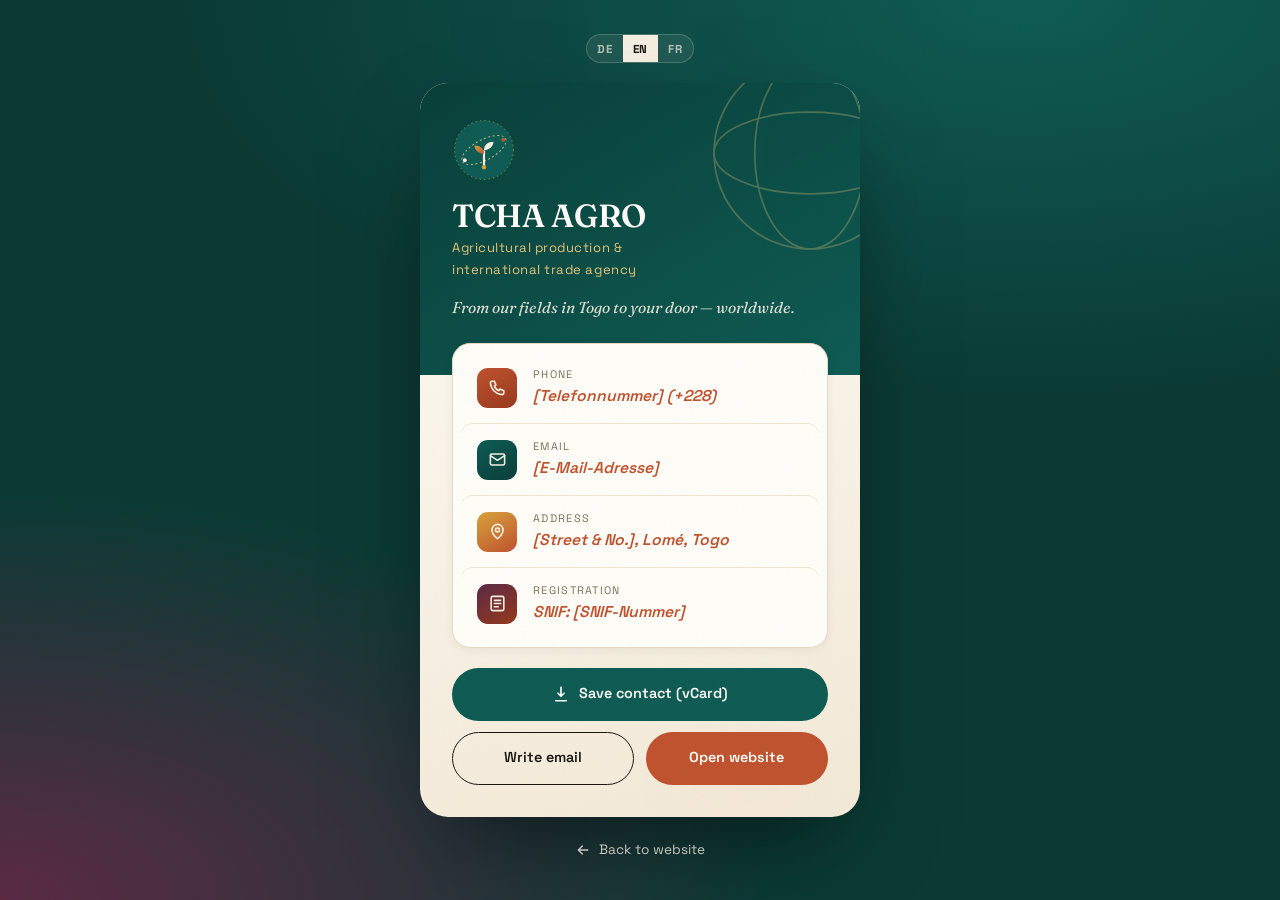
==== visitenkarte.html @ cd7228c2 "feat: Website & digitale Visitenkarte für TCHA AGRO Business Center Mehrsprachige (DE/EN/FR) statisc" ====
<!DOCTYPE html>
<html lang="de">
<head>
  <meta charset="UTF-8" />
  <meta name="viewport" content="width=device-width, initial-scale=1.0" />
  <title>TCHA AGRO Business Center — Visitenkarte / Business Card</title>
  <meta name="description" content="Digitale Visitenkarte der TCHA AGRO Business Center, Togo. Kontakt speichern (vCard), E-Mail schreiben, Website öffnen." />
  <meta name="theme-color" content="#093f39" />
  <link rel="icon" href="assets/img/favicon.svg" type="image/svg+xml" />
  <link rel="preconnect" href="https://fonts.googleapis.com" />
  <link rel="preconnect" href="https://fonts.gstatic.com" crossorigin />
  <link href="https://fonts.googleapis.com/css2?family=Fraunces:ital,opsz,wght@0,9..144,500;0,9..144,600;1,9..144,500;1,9..144,600&family=Space+Grotesk:wght@400;500;600;700&display=swap" rel="stylesheet" />
  <link rel="stylesheet" href="assets/css/styles.css" />
  <style>
    body.card-page {
      min-height: 100vh; display: grid; place-items: center;
      background:
        radial-gradient(120% 80% at 80% 0%, #0f5c54 0%, transparent 55%),
        radial-gradient(120% 90% at 0% 100%, #5b2a45 0%, transparent 50%),
        #0b3a35;
      padding: 2rem 1.2rem;
    }
    .card-stage { width: min(100%, 440px); }
    .lang-float { display: flex; justify-content: center; margin-bottom: 1.2rem; }
    .lang-float .lang { background: rgba(246,239,227,.08); border-color: rgba(246,239,227,.2); }
    .lang-float .lang button { color: rgba(246,239,227,.7); }
    .lang-float .lang button.active { background: var(--bone); color: var(--ink); }

    .vcard {
      background: linear-gradient(165deg, #fffdf8, #f3e9d7);
      border-radius: 28px; overflow: hidden; box-shadow: 0 40px 90px -30px rgba(0,0,0,.6);
      position: relative;
    }
    .vcard-top {
      background: linear-gradient(150deg, var(--petrol-deep), var(--petrol));
      padding: 2.2rem 2rem 3.4rem; position: relative; overflow: hidden; color: var(--bone);
    }
    .vcard-top .orbit { position: absolute; right: -70px; top: -50px; width: 240px; height: 240px; opacity: .3; }
    .vcard-top .mark { width: 64px; height: 64px; margin-bottom: 1.1rem; position: relative; z-index: 2; }
    .vcard-top h1 { font-size: 2rem; color: var(--white); position: relative; z-index: 2; }
    .vcard-top .role { font-size: .82rem; letter-spacing: .04em; color: var(--ochre-soft); margin-top: .3rem; position: relative; z-index: 2; max-width: 30ch; }
    .vcard-top .tagline { font-style: italic; font-family: var(--serif); margin-top: .9rem; opacity: .9; position: relative; z-index: 2; font-size: .98rem; }

    .vcard-body { padding: 0 2rem 2rem; margin-top: -2rem; position: relative; z-index: 3; }
    .vrows { background: var(--white); border-radius: 18px; box-shadow: var(--shadow-sm); padding: .5rem; border: 1px solid var(--bone-3); }
    .vrow { display: flex; align-items: center; gap: 1rem; padding: .85rem 1rem; border-radius: 12px; transition: background .25s; }
    .vrow + .vrow { border-top: 1px solid var(--bone-2); }
    .vrow:hover { background: var(--bone); }
    .vrow .vi { width: 40px; height: 40px; border-radius: 11px; flex: none; display: grid; place-items: center; background: linear-gradient(150deg, var(--clay), var(--clay-deep)); color: var(--bone); }
    .vrow:nth-child(2) .vi { background: linear-gradient(150deg, var(--petrol), var(--petrol-deep)); }
    .vrow:nth-child(3) .vi { background: linear-gradient(150deg, var(--ochre), var(--clay)); }
    .vrow:nth-child(4) .vi { background: linear-gradient(150deg, var(--plum), var(--clay-deep)); }
    .vrow .vi svg { width: 19px; height: 19px; }
    .vrow .vt small { display: block; font-size: .68rem; letter-spacing: .12em; text-transform: uppercase; color: var(--ink-faint); }
    .vrow .vt span, .vrow .vt a { font-weight: 600; font-size: .98rem; }

    .vactions { display: grid; grid-template-columns: 1fr 1fr; gap: .7rem; margin-top: 1.2rem; }
    .vactions .btn { width: 100%; justify-content: center; padding: .85rem 1rem; font-size: .9rem; }
    .vactions .btn.full { grid-column: 1 / -1; }
    .back-link { display: inline-flex; align-items: center; gap: .5rem; color: var(--bone); opacity: .8; font-size: .85rem; margin-top: 1.4rem; justify-content: center; width: 100%; }
    .back-link:hover { opacity: 1; }
    .back-link svg { width: 16px; height: 16px; }
  </style>
</head>
<body class="card-page">
  <div class="card-stage">
    <div class="lang-float">
      <div class="lang" role="group" aria-label="Sprache">
        <button data-lang="de" type="button">DE</button>
        <button data-lang="en" type="button">EN</button>
        <button data-lang="fr" type="button">FR</button>
      </div>
    </div>

    <div class="vcard">
      <div class="vcard-top">
        <svg class="orbit" viewBox="0 0 200 200" fill="none" stroke="#e8c578" stroke-width="1.4" aria-hidden="true">
          <circle cx="100" cy="100" r="80"/><ellipse cx="100" cy="100" rx="80" ry="34"/><ellipse cx="100" cy="100" rx="46" ry="80"/>
        </svg>
        <img class="mark" src="assets/img/logo.svg" alt="TCHA AGRO" />
        <h1>TCHA AGRO</h1>
        <div class="role" data-i18n="card.role">Agrarproduktion & Internationale Handelsagentur</div>
        <div class="tagline" data-i18n="card.tagline">Vom Feld in Togo bis vor Ihre Tür — weltweit.</div>
      </div>

      <div class="vcard-body">
        <div class="vrows">
          <div class="vrow">
            <div class="vi"><svg viewBox="0 0 24 24" fill="none" stroke="currentColor" stroke-width="2"><path d="M5 4h3l2 5-2 1c1 3 3 5 6 6l1-2 5 2v3a2 2 0 0 1-2 2A16 16 0 0 1 3 6a2 2 0 0 1 2-2Z" stroke-linejoin="round"/></svg></div>
            <div class="vt"><small data-i18n="contact.phone">Telefon</small><a href="tel:+228" class="ph">[Telefonnummer] (+228)</a></div>
          </div>
          <div class="vrow">
            <div class="vi"><svg viewBox="0 0 24 24" fill="none" stroke="currentColor" stroke-width="2"><rect x="3" y="5" width="18" height="14" rx="2"/><path d="m3 7 9 6 9-6" stroke-linecap="round" stroke-linejoin="round"/></svg></div>
            <div class="vt"><small data-i18n="contact.email">E-Mail</small><a href="mailto:[E-Mail]" class="ph">[E-Mail-Adresse]</a></div>
          </div>
          <div class="vrow">
            <div class="vi"><svg viewBox="0 0 24 24" fill="none" stroke="currentColor" stroke-width="2"><path d="M12 21s7-5.5 7-11a7 7 0 1 0-14 0c0 5.5 7 11 7 11Z" stroke-linejoin="round"/><circle cx="12" cy="10" r="2.5"/></svg></div>
            <div class="vt"><small data-i18n="contact.address">Adresse</small><span class="ph" data-i18n="contact.addressval">[Straße & Nr.], Lomé, Togo</span></div>
          </div>
          <div class="vrow">
            <div class="vi"><svg viewBox="0 0 24 24" fill="none" stroke="currentColor" stroke-width="2"><rect x="4" y="3" width="16" height="18" rx="2"/><path d="M8 8h8M8 12h8M8 16h5" stroke-linecap="round"/></svg></div>
            <div class="vt"><small data-i18n="contact.reg">Registrierung</small><span class="ph">SNIF: [SNIF-Nummer]</span></div>
          </div>
        </div>

        <div class="vactions">
          <a href="assets/tcha-agro.vcf" download class="btn btn-petrol full">
            <svg viewBox="0 0 24 24" fill="none" stroke="currentColor" stroke-width="2.2" style="width:18px;height:18px"><path d="M12 3v12m0 0 4-4m-4 4-4-4M5 21h14" stroke-linecap="round" stroke-linejoin="round"/></svg>
            <span data-i18n="card.save">Kontakt speichern (vCard)</span>
          </a>
          <a href="mailto:[E-Mail]" class="btn btn-ghost" data-i18n="card.write">E-Mail schreiben</a>
          <a href="index.html" class="btn btn-primary" data-i18n="card.web">Website öffnen</a>
        </div>
      </div>
    </div>

    <a href="index.html" class="back-link">
      <svg viewBox="0 0 24 24" fill="none" stroke="currentColor" stroke-width="2.2"><path d="M19 12H5M11 6l-6 6 6 6" stroke-linecap="round" stroke-linejoin="round"/></svg>
      <span data-i18n="card.back">Zur Website</span>
    </a>
  </div>

  <script src="assets/js/i18n.js"></script>
  <script src="assets/js/main.js"></script>
</body>
</html>
---- assets/css/styles.css ----
/* =========================================================
   TCHA AGRO Business Center — Design System
   Individuelle Palette: Lehm-Terrakotta · Petrol · Ocker
   auf warmem Bone. Bewusst nicht das übliche Agrar-Grün.
   ========================================================= */

:root {
  /* Warme Papier-Töne */
  --bone:        #f6efe3;
  --bone-2:      #efe4d2;
  --bone-3:      #e7dac3;
  --paper-line:  #d8c8ac;

  /* Tinte */
  --ink:         #1c1712;
  --ink-soft:    #4c4236;
  --ink-faint:   #7c715f;

  /* Marke */
  --clay:        #c0532f;   /* Terrakotta — Erde, Westafrika */
  --clay-deep:   #97391d;
  --petrol:      #0f5c54;   /* Tiefes Petrol — Vertrauen, Weite */
  --petrol-deep: #093f39;
  --ochre:       #d8a33c;   /* Ocker-Gold — Ernte, Sonne */
  --ochre-soft:  #e8c578;
  --plum:        #5b2a45;   /* Pflaume — Tiefe, Akzent */

  --white:       #fffdf8;

  /* Funktional */
  --radius:      18px;
  --radius-lg:   30px;
  --maxw:        1200px;
  --shadow-sm:   0 2px 10px rgba(28,23,18,.06);
  --shadow:      0 18px 50px -22px rgba(28,23,18,.45);
  --shadow-clay: 0 22px 60px -26px rgba(151,57,29,.6);

  --serif: "Fraunces", "Iowan Old Style", Georgia, serif;
  --sans:  "Space Grotesk", "Segoe UI", system-ui, sans-serif;

  --ease: cubic-bezier(.22,.61,.36,1);
}

* { box-sizing: border-box; margin: 0; padding: 0; }

html { scroll-behavior: smooth; -webkit-text-size-adjust: 100%; }

body {
  font-family: var(--sans);
  color: var(--ink);
  background: var(--bone);
  line-height: 1.65;
  font-size: clamp(15px, 1.05vw, 17px);
  overflow-x: hidden;
  -webkit-font-smoothing: antialiased;
}

/* Subtile Korn-Textur über allem */
body::before {
  content: "";
  position: fixed; inset: 0;
  pointer-events: none; z-index: 9999;
  opacity: .04; mix-blend-mode: multiply;
  background-image: url("data:image/svg+xml,%3Csvg xmlns='http://www.w3.org/2000/svg' width='180' height='180'%3E%3Cfilter id='n'%3E%3CfeTurbulence type='fractalNoise' baseFrequency='.85' numOctaves='3'/%3E%3C/filter%3E%3Crect width='100%25' height='100%25' filter='url(%23n)'/%3E%3C/svg%3E");
}

img, svg { display: block; max-width: 100%; }
a { color: inherit; text-decoration: none; }

h1, h2, h3, h4 { font-family: var(--serif); font-weight: 600; line-height: 1.04; letter-spacing: -.01em; }

.wrap { width: min(100% - 2.5rem, var(--maxw)); margin-inline: auto; }

.eyebrow {
  font-family: var(--sans);
  font-size: .76rem; font-weight: 600;
  letter-spacing: .26em; text-transform: uppercase;
  color: var(--clay-deep);
  display: inline-flex; align-items: center; gap: .6rem;
}
.eyebrow::before {
  content: ""; width: 26px; height: 2px;
  background: linear-gradient(90deg, var(--clay), var(--ochre));
}

.section { padding: clamp(4.5rem, 9vw, 8rem) 0; position: relative; }

/* ============ Buttons ============ */
.btn {
  display: inline-flex; align-items: center; gap: .6rem;
  font-family: var(--sans); font-weight: 600; font-size: .95rem;
  padding: .95rem 1.6rem; border-radius: 100px;
  cursor: pointer; border: 1.5px solid transparent;
  transition: transform .4s var(--ease), box-shadow .4s var(--ease), background .3s, color .3s;
  white-space: nowrap;
}
.btn svg { width: 18px; height: 18px; transition: transform .4s var(--ease); }
.btn-primary { background: var(--clay); color: var(--white); box-shadow: var(--shadow-clay); }
.btn-primary:hover { transform: translateY(-3px); background: var(--clay-deep); }
.btn-primary:hover svg { transform: translateX(4px); }
.btn-ghost { border-color: var(--ink); color: var(--ink); background: transparent; }
.btn-ghost:hover { background: var(--ink); color: var(--bone); transform: translateY(-3px); }
.btn-petrol { background: var(--petrol); color: var(--white); }
.btn-petrol:hover { background: var(--petrol-deep); transform: translateY(-3px); }
.btn-light { background: var(--bone); color: var(--ink); }
.btn-light:hover { transform: translateY(-3px); box-shadow: var(--shadow); }

/* ============ Navigation ============ */
.nav {
  position: fixed; top: 0; left: 0; right: 0; z-index: 1000;
  transition: background .5s var(--ease), box-shadow .5s, padding .4s;
  padding: 1.1rem 0;
}
.nav.scrolled {
  background: color-mix(in srgb, var(--bone) 86%, transparent);
  backdrop-filter: blur(14px) saturate(1.2);
  box-shadow: 0 1px 0 var(--paper-line);
  padding: .65rem 0;
}
.nav-inner { display: flex; align-items: center; justify-content: space-between; gap: 1rem; }
.brand { display: flex; align-items: center; gap: .7rem; font-family: var(--serif); font-weight: 600; font-size: 1.18rem; }
.brand .mark { width: 40px; height: 40px; flex: none; }
.brand small { display: block; font-family: var(--sans); font-size: .58rem; letter-spacing: .24em; text-transform: uppercase; color: var(--ink-faint); font-weight: 600; margin-top: 1px; }

.nav-links { display: flex; align-items: center; gap: 1.9rem; }
.nav-links a { font-size: .92rem; font-weight: 500; position: relative; padding: .2rem 0; }
.nav-links a::after {
  content: ""; position: absolute; left: 0; bottom: -2px; height: 2px; width: 0;
  background: var(--clay); transition: width .35s var(--ease);
}
.nav-links a:hover::after { width: 100%; }

.nav-actions { display: flex; align-items: center; gap: .9rem; }

/* Sprachumschalter */
.lang {
  display: inline-flex; border: 1.5px solid var(--paper-line); border-radius: 100px; overflow: hidden;
  background: color-mix(in srgb, var(--bone) 60%, transparent);
}
.lang button {
  border: none; background: transparent; cursor: pointer;
  font-family: var(--sans); font-weight: 700; font-size: .72rem; letter-spacing: .08em;
  padding: .42rem .62rem; color: var(--ink-faint); transition: color .25s, background .25s;
}
.lang button.active { background: var(--ink); color: var(--bone); }

.nav-toggle { display: none; background: none; border: none; cursor: pointer; padding: .4rem; }
.nav-toggle span { display: block; width: 24px; height: 2px; background: var(--ink); margin: 5px 0; transition: .3s var(--ease); }

/* ============ Hero ============ */
.hero { position: relative; padding: clamp(8rem, 16vh, 11rem) 0 clamp(3rem,6vw,5rem); overflow: hidden; }
.hero-bg { position: absolute; inset: 0; z-index: -2; }
.blob {
  position: absolute; border-radius: 50%; filter: blur(60px); opacity: .55;
}
.blob.a { width: 540px; height: 540px; background: radial-gradient(circle, var(--ochre-soft), transparent 70%); top: -180px; right: -140px; }
.blob.b { width: 460px; height: 460px; background: radial-gradient(circle, color-mix(in srgb, var(--petrol) 55%, transparent), transparent 70%); bottom: -200px; left: -160px; }
.blob.c { width: 360px; height: 360px; background: radial-gradient(circle, color-mix(in srgb, var(--clay) 45%, transparent), transparent 70%); top: 40%; left: 45%; }

.hero-grid { display: grid; grid-template-columns: 1.15fr .85fr; gap: clamp(2rem,4vw,4rem); align-items: center; }
.hero h1 {
  font-size: clamp(2.6rem, 6.4vw, 5.2rem);
  font-variation-settings: "SOFT" 0, "WONK" 1;
  margin: 1.4rem 0 1.3rem;
}
.hero h1 .accent { color: var(--clay); font-style: italic; }
.hero h1 .underline { position: relative; white-space: nowrap; }
.hero h1 .underline::after {
  content: ""; position: absolute; left: 0; right: 0; bottom: .06em; height: .14em;
  background: var(--ochre); z-index: -1; border-radius: 4px;
}
.hero-lead { font-size: clamp(1.02rem, 1.5vw, 1.22rem); color: var(--ink-soft); max-width: 46ch; margin-bottom: 2rem; }
.hero-cta { display: flex; flex-wrap: wrap; gap: .9rem; margin-bottom: 2.6rem; }

.hero-stats { display: flex; gap: 2.4rem; flex-wrap: wrap; }
.stat .num { font-family: var(--serif); font-size: clamp(1.8rem,3vw,2.5rem); font-weight: 600; color: var(--petrol); line-height: 1; }
.stat .lbl { font-size: .8rem; color: var(--ink-faint); margin-top: .4rem; max-width: 16ch; }

/* Hero-Visual: Routenkarte */
.hero-visual { position: relative; aspect-ratio: 1/1.05; }
.route-card {
  position: absolute; inset: 0;
  background: linear-gradient(155deg, var(--petrol-deep), var(--petrol));
  border-radius: 32px; overflow: hidden;
  box-shadow: var(--shadow);
  display: flex; flex-direction: column; justify-content: space-between;
  padding: 1.8rem;
}
.route-card .rc-top { display: flex; justify-content: space-between; align-items: flex-start; color: var(--bone); }
.route-card .rc-top .tag { font-size: .68rem; letter-spacing: .2em; text-transform: uppercase; opacity: .8; }
.route-card svg.routes { position: absolute; inset: 0; width: 100%; height: 100%; opacity: .9; }
.route-card .rc-foot { color: var(--bone); position: relative; z-index: 2; }
.route-card .rc-foot strong { font-family: var(--serif); font-size: 1.5rem; display: block; }
.route-card .rc-foot span { font-size: .82rem; opacity: .85; }
.pin { position: absolute; width: 12px; height: 12px; border-radius: 50%; background: var(--ochre); box-shadow: 0 0 0 4px color-mix(in srgb, var(--ochre) 30%, transparent); z-index: 2; }
.pin::after { content: attr(data-city); position: absolute; left: 16px; top: -3px; font-family: var(--sans); font-size: .62rem; letter-spacing: .08em; color: var(--bone); white-space: nowrap; }
.pin.dot-only::after { display: none; }

.marquee-strip {
  margin-top: clamp(2.5rem,5vw,4rem); border-block: 1.5px solid var(--paper-line);
  padding: 1rem 0; overflow: hidden; white-space: nowrap; -webkit-mask-image: linear-gradient(90deg, transparent, #000 8%, #000 92%, transparent);
}
.marquee { display: inline-flex; gap: 3rem; animation: scroll 32s linear infinite; }
.marquee span { font-family: var(--serif); font-style: italic; font-size: 1.3rem; color: var(--ink-faint); display: inline-flex; align-items: center; gap: 3rem; }
.marquee span::after { content: "✦"; color: var(--clay); font-style: normal; font-size: .8rem; }
@keyframes scroll { to { transform: translateX(-50%); } }

/* ============ Section heading ============ */
.sec-head { max-width: 60ch; margin-bottom: clamp(2.5rem,5vw,3.6rem); }
.sec-head h2 { font-size: clamp(2rem, 4.4vw, 3.5rem); margin: 1rem 0 1rem; }
.sec-head p { color: var(--ink-soft); font-size: 1.08rem; }
.sec-head.center { margin-inline: auto; text-align: center; }
.sec-head.center .eyebrow { justify-content: center; }

/* ============ About ============ */
.about-grid { display: grid; grid-template-columns: 1fr 1fr; gap: clamp(2rem,4vw,4rem); align-items: center; }
.about-visual { position: relative; }
.about-frame {
  border-radius: var(--radius-lg); overflow: hidden; aspect-ratio: 4/5;
  background:
    radial-gradient(120% 90% at 20% 0%, var(--ochre-soft), transparent 55%),
    linear-gradient(160deg, var(--clay), var(--clay-deep));
  box-shadow: var(--shadow); position: relative;
  display: flex; align-items: flex-end; padding: 2rem;
}
.about-frame .field-art { position: absolute; inset: 0; opacity: .9; }
.about-frame .badge {
  position: relative; z-index: 2; background: var(--bone); color: var(--ink);
  border-radius: 16px; padding: 1rem 1.2rem; box-shadow: var(--shadow-sm); max-width: 230px;
}
.about-frame .badge strong { font-family: var(--serif); font-size: 1.1rem; }
.about-float {
  position: absolute; top: -22px; right: -16px; background: var(--petrol); color: var(--bone);
  border-radius: 16px; padding: 1rem 1.2rem; box-shadow: var(--shadow); text-align: center;
}
.about-float .num { font-family: var(--serif); font-size: 2rem; line-height: 1; }
.about-float .lbl { font-size: .68rem; letter-spacing: .12em; text-transform: uppercase; opacity: .85; }
.about-text p { color: var(--ink-soft); margin-bottom: 1.1rem; }
.about-points { list-style: none; display: grid; gap: .9rem; margin-top: 1.6rem; }
.about-points li { display: flex; gap: .8rem; align-items: flex-start; }
.about-points li svg { width: 22px; height: 22px; flex: none; color: var(--clay); margin-top: 2px; }

/* ============ Produktion Karten ============ */
.bg-ink { background: var(--ink); color: var(--bone); }
.bg-ink .eyebrow { color: var(--ochre); }
.bg-ink .eyebrow::before { background: linear-gradient(90deg, var(--ochre), var(--clay)); }
.bg-ink .sec-head p { color: color-mix(in srgb, var(--bone) 75%, transparent); }

.cards { display: grid; grid-template-columns: repeat(auto-fit, minmax(220px,1fr)); gap: 1.2rem; }
.card {
  background: color-mix(in srgb, var(--bone) 6%, transparent);
  border: 1px solid color-mix(in srgb, var(--bone) 16%, transparent);
  border-radius: var(--radius); padding: 1.8rem 1.6rem;
  transition: transform .5s var(--ease), background .4s, border-color .4s;
  position: relative; overflow: hidden;
}
.card:hover { transform: translateY(-7px); background: color-mix(in srgb, var(--bone) 11%, transparent); border-color: var(--clay); }
.card .ic { width: 52px; height: 52px; border-radius: 14px; display: grid; place-items: center; margin-bottom: 1.2rem; background: linear-gradient(150deg, var(--clay), var(--clay-deep)); }
.card:nth-child(2) .ic { background: linear-gradient(150deg, var(--petrol), var(--petrol-deep)); }
.card:nth-child(3) .ic { background: linear-gradient(150deg, var(--ochre), var(--clay)); }
.card:nth-child(4) .ic { background: linear-gradient(150deg, var(--plum), var(--clay-deep)); }
.card:nth-child(5) .ic { background: linear-gradient(150deg, var(--petrol), var(--ochre)); }
.card .ic svg { width: 26px; height: 26px; color: var(--bone); }
.card h3 { font-size: 1.3rem; margin-bottom: .5rem; }
.card p { font-size: .92rem; color: color-mix(in srgb, var(--bone) 72%, transparent); }

/* ============ Global Sourcing (Highlight) ============ */
.sourcing { background: linear-gradient(170deg, var(--bone-2), var(--bone-3)); overflow: hidden; }
.sourcing-grid { display: grid; grid-template-columns: .9fr 1.1fr; gap: clamp(2rem,4vw,4rem); align-items: center; }
.world-card {
  background: linear-gradient(160deg, var(--petrol-deep), var(--petrol));
  border-radius: var(--radius-lg); padding: 2.4rem; color: var(--bone); position: relative; overflow: hidden;
  box-shadow: var(--shadow); min-height: 380px;
}
.world-card h3 { font-size: 1.7rem; margin-bottom: 1rem; color: var(--white); }
.world-card .chips { display: flex; flex-wrap: wrap; gap: .55rem; margin-top: 1.4rem; }
.world-card .chip { font-size: .76rem; font-weight: 600; padding: .4rem .85rem; border-radius: 100px; background: color-mix(in srgb, var(--bone) 14%, transparent); border: 1px solid color-mix(in srgb,var(--bone) 22%, transparent); }
.world-card .globe { position: absolute; right: -60px; bottom: -60px; width: 280px; height: 280px; opacity: .22; }

.sourcing-copy h2 { font-size: clamp(1.9rem,4vw,3.2rem); margin: 1rem 0 1.2rem; }
.sourcing-copy p { color: var(--ink-soft); margin-bottom: 1.3rem; max-width: 52ch; }
.feature-row { display: grid; gap: 1rem; margin-top: 1.6rem; }
.feature { display: flex; gap: 1rem; align-items: flex-start; }
.feature .fi { width: 44px; height: 44px; border-radius: 12px; flex: none; display: grid; place-items: center; background: var(--white); box-shadow: var(--shadow-sm); color: var(--clay); }
.feature .fi svg { width: 22px; height: 22px; }
.feature h4 { font-family: var(--sans); font-size: 1rem; font-weight: 700; margin-bottom: .2rem; }
.feature p { font-size: .9rem; margin: 0; color: var(--ink-faint); }

/* ============ Ablauf / Prozess ============ */
.steps { display: grid; grid-template-columns: repeat(auto-fit, minmax(200px,1fr)); gap: 1.2rem; counter-reset: step; }
.step {
  background: var(--white); border-radius: var(--radius); padding: 2rem 1.6rem; position: relative;
  border: 1px solid var(--bone-3); box-shadow: var(--shadow-sm);
  transition: transform .5s var(--ease), box-shadow .4s;
}
.step:hover { transform: translateY(-6px); box-shadow: var(--shadow); }
.step::before {
  counter-increment: step; content: counter(step,decimal-leading-zero);
  font-family: var(--serif); font-size: 2.6rem; color: var(--clay); opacity: .35; line-height: 1; display: block; margin-bottom: 1rem;
}
.step h3 { font-size: 1.22rem; margin-bottom: .5rem; }
.step p { font-size: .9rem; color: var(--ink-soft); }
.step .arrow { position: absolute; top: 50%; right: -18px; color: var(--ochre); z-index: 2; }
.step:last-child .arrow { display: none; }

/* ============ Sektoren ============ */
.sectors { display: grid; grid-template-columns: repeat(auto-fit, minmax(160px,1fr)); gap: 1rem; }
.sector {
  border: 1.5px solid var(--paper-line); border-radius: var(--radius); padding: 1.5rem;
  display: flex; flex-direction: column; gap: .8rem; transition: background .35s, color .35s, transform .4s var(--ease), border-color .35s;
}
.sector svg { width: 30px; height: 30px; color: var(--clay); transition: color .35s; }
.sector h4 { font-family: var(--sans); font-weight: 700; font-size: 1.02rem; }
.sector p { font-size: .84rem; color: var(--ink-faint); transition: color .35s; }
.sector:hover { background: var(--ink); border-color: var(--ink); transform: translateY(-5px); }
.sector:hover h4, .sector:hover svg { color: var(--bone); }
.sector:hover p { color: color-mix(in srgb, var(--bone) 70%, transparent); }

/* ============ CTA / Visitenkarte ============ */
.cta-band { background: linear-gradient(135deg, var(--clay), var(--clay-deep)); color: var(--bone); border-radius: var(--radius-lg); padding: clamp(2.5rem,5vw,4rem); position: relative; overflow: hidden; }
.cta-band::after { content: ""; position: absolute; right: -80px; top: -80px; width: 300px; height: 300px; border-radius: 50%; background: radial-gradient(circle, var(--ochre), transparent 70%); opacity: .5; }
.cta-band h2 { font-size: clamp(1.9rem,4vw,3rem); color: var(--white); margin-bottom: 1rem; max-width: 18ch; }
.cta-band p { max-width: 46ch; margin-bottom: 2rem; opacity: .92; }
.cta-actions { display: flex; flex-wrap: wrap; gap: 1rem; position: relative; z-index: 2; }

/* ============ Kontakt ============ */
.contact-grid { display: grid; grid-template-columns: 1fr 1fr; gap: clamp(2rem,4vw,3.5rem); }
.contact-info { display: grid; gap: 1.4rem; align-content: start; }
.contact-item { display: flex; gap: 1rem; align-items: flex-start; }
.contact-item .ci { width: 46px; height: 46px; border-radius: 12px; flex: none; display: grid; place-items: center; background: var(--white); box-shadow: var(--shadow-sm); color: var(--petrol); }
.contact-item .ci svg { width: 22px; height: 22px; }
.contact-item h4 { font-family: var(--sans); font-size: .82rem; letter-spacing: .1em; text-transform: uppercase; color: var(--ink-faint); margin-bottom: .2rem; }
.contact-item a, .contact-item span { font-size: 1.05rem; font-weight: 500; }
.ph { color: var(--clay); font-style: italic; } /* Platzhalter-Markierung */

.form { background: var(--white); border-radius: var(--radius-lg); padding: clamp(1.6rem,3vw,2.4rem); box-shadow: var(--shadow); border: 1px solid var(--bone-3); }
.form-row { display: grid; gap: 1rem; margin-bottom: 1rem; }
.form-row.two { grid-template-columns: 1fr 1fr; }
.field label { display: block; font-size: .8rem; font-weight: 600; letter-spacing: .04em; margin-bottom: .4rem; color: var(--ink-soft); }
.field input, .field select, .field textarea {
  width: 100%; font-family: var(--sans); font-size: .95rem; color: var(--ink);
  padding: .8rem 1rem; border: 1.5px solid var(--bone-3); border-radius: 12px; background: var(--bone);
  transition: border-color .3s, box-shadow .3s;
}
.field input:focus, .field select:focus, .field textarea:focus { outline: none; border-color: var(--clay); box-shadow: 0 0 0 4px color-mix(in srgb, var(--clay) 14%, transparent); }
.field textarea { resize: vertical; min-height: 120px; }
.form .btn { width: 100%; justify-content: center; }
.form-note { font-size: .8rem; color: var(--ink-faint); margin-top: .9rem; text-align: center; }

/* ============ Footer ============ */
.footer { background: var(--ink); color: var(--bone); padding: clamp(3rem,6vw,4.5rem) 0 2rem; }
.footer-grid { display: grid; grid-template-columns: 1.6fr 1fr 1fr; gap: 2.5rem; margin-bottom: 3rem; }
.footer .brand { color: var(--bone); margin-bottom: 1rem; }
.footer p { color: color-mix(in srgb, var(--bone) 66%, transparent); font-size: .92rem; max-width: 38ch; }
.footer h5 { font-family: var(--sans); font-size: .78rem; letter-spacing: .16em; text-transform: uppercase; color: var(--ochre); margin-bottom: 1.1rem; }
.footer ul { list-style: none; display: grid; gap: .6rem; }
.footer ul a, .footer ul span { color: color-mix(in srgb, var(--bone) 78%, transparent); font-size: .92rem; transition: color .25s; }
.footer ul a:hover { color: var(--bone); }
.footer-bottom { border-top: 1px solid color-mix(in srgb, var(--bone) 14%, transparent); padding-top: 1.6rem; display: flex; justify-content: space-between; gap: 1rem; flex-wrap: wrap; font-size: .82rem; color: color-mix(in srgb, var(--bone) 55%, transparent); }

/* ============ Reveal-Animation ============ */
[data-reveal] { opacity: 0; transform: translateY(28px); transition: opacity .9s var(--ease), transform .9s var(--ease); }
[data-reveal].in { opacity: 1; transform: none; }
[data-reveal][data-delay="1"] { transition-delay: .08s; }
[data-reveal][data-delay="2"] { transition-delay: .16s; }
[data-reveal][data-delay="3"] { transition-delay: .24s; }
[data-reveal][data-delay="4"] { transition-delay: .32s; }

/* ============ Responsive ============ */
@media (max-width: 980px) {
  .hero-grid, .about-grid, .sourcing-grid, .contact-grid { grid-template-columns: 1fr; }
  .hero-visual { max-width: 460px; order: -1; margin-inline: auto; width: 100%; }
  .about-float { right: 10px; }
}
@media (max-width: 760px) {
  .nav-links { position: fixed; inset: 0 0 0 auto; width: min(80vw, 320px); flex-direction: column; align-items: flex-start; justify-content: center; gap: 1.6rem; background: var(--bone); padding: 2rem; box-shadow: var(--shadow); transform: translateX(105%); transition: transform .45s var(--ease); }
  .nav-links.open { transform: none; }
  .nav-links a { font-size: 1.3rem; font-family: var(--serif); }
  .nav-toggle { display: block; z-index: 1100; }
  .nav.menu-open .nav-toggle span:nth-child(1) { transform: translateY(7px) rotate(45deg); }
  .nav.menu-open .nav-toggle span:nth-child(2) { opacity: 0; }
  .nav.menu-open .nav-toggle span:nth-child(3) { transform: translateY(-7px) rotate(-45deg); }
  .footer-grid { grid-template-columns: 1fr; }
  .form-row.two { grid-template-columns: 1fr; }
  .hide-sm { display: none; }
}

@media (prefers-reduced-motion: reduce) {
  * { animation: none !important; transition-duration: .01ms !important; }
  [data-reveal] { opacity: 1; transform: none; }
}
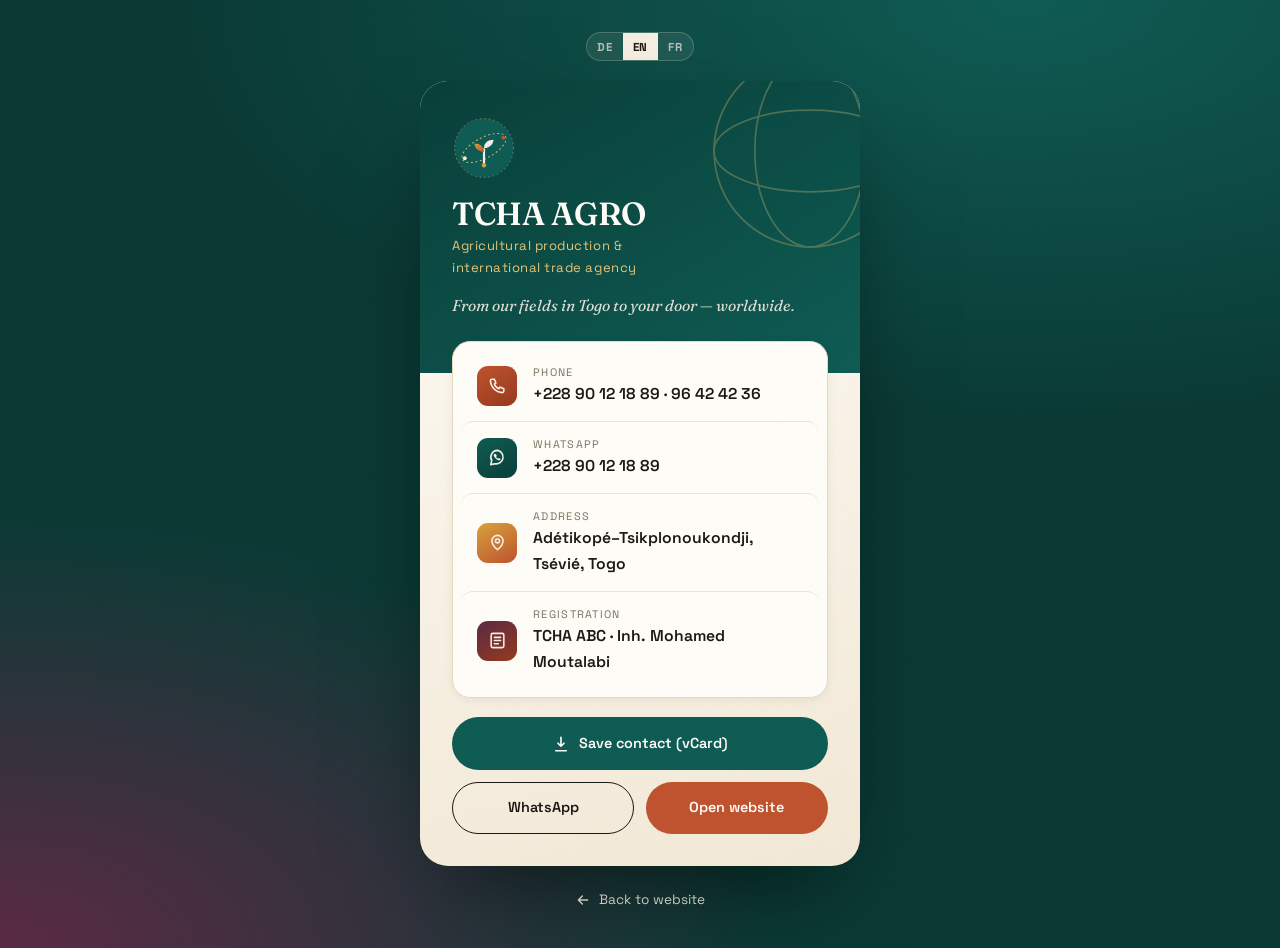
==== commit 0119b34e: "content: echte Firmendaten aus Handelsregister-Karte einbauen Aus "Carte Unique de Création d'Entrep" ====
--- a/visitenkarte.html
+++ b/visitenkarte.html
@@ -87,19 +87,19 @@
         <div class="vrows">
           <div class="vrow">
             <div class="vi"><svg viewBox="0 0 24 24" fill="none" stroke="currentColor" stroke-width="2"><path d="M5 4h3l2 5-2 1c1 3 3 5 6 6l1-2 5 2v3a2 2 0 0 1-2 2A16 16 0 0 1 3 6a2 2 0 0 1 2-2Z" stroke-linejoin="round"/></svg></div>
-            <div class="vt"><small data-i18n="contact.phone">Telefon</small><a href="tel:+228" class="ph">[Telefonnummer] (+228)</a></div>
+            <div class="vt"><small data-i18n="contact.phone">Telefon</small><a href="tel:+22890121889">+228 90 12 18 89 · 96 42 42 36</a></div>
           </div>
           <div class="vrow">
-            <div class="vi"><svg viewBox="0 0 24 24" fill="none" stroke="currentColor" stroke-width="2"><rect x="3" y="5" width="18" height="14" rx="2"/><path d="m3 7 9 6 9-6" stroke-linecap="round" stroke-linejoin="round"/></svg></div>
-            <div class="vt"><small data-i18n="contact.email">E-Mail</small><a href="mailto:[E-Mail]" class="ph">[E-Mail-Adresse]</a></div>
+            <div class="vi"><svg viewBox="0 0 24 24" fill="none" stroke="currentColor" stroke-width="2"><path d="M12 3a8.5 8.5 0 0 0-7.3 12.8L3.5 21l5.4-1.1A8.5 8.5 0 1 0 12 3Z" stroke-linejoin="round"/><path d="M8.5 8.2c.2-.5.4-.5.7-.5h.5c.2 0 .4 0 .6.5l.7 1.6c.1.2 0 .4-.1.5l-.5.6c-.1.1-.2.3-.1.5.3.6 1.4 1.7 2.1 2 .2.1.4.1.5 0l.6-.6c.2-.2.3-.2.5-.1l1.5.8c.2.1.3.3.3.5 0 .6-.4 1.2-.9 1.4-.7.3-1.4.3-3-.4-2-.9-3.4-3-3.7-3.5-.3-.5-1-1.5-1-2.6 0-1 .5-1.5.7-1.7Z" fill="currentColor" stroke="none"/></svg></div>
+            <div class="vt"><small>WhatsApp</small><a href="https://wa.me/22890121889" target="_blank" rel="noopener">+228 90 12 18 89</a></div>
           </div>
           <div class="vrow">
             <div class="vi"><svg viewBox="0 0 24 24" fill="none" stroke="currentColor" stroke-width="2"><path d="M12 21s7-5.5 7-11a7 7 0 1 0-14 0c0 5.5 7 11 7 11Z" stroke-linejoin="round"/><circle cx="12" cy="10" r="2.5"/></svg></div>
-            <div class="vt"><small data-i18n="contact.address">Adresse</small><span class="ph" data-i18n="contact.addressval">[Straße & Nr.], Lomé, Togo</span></div>
+            <div class="vt"><small data-i18n="contact.address">Adresse</small><span data-i18n="contact.addressval">Adétikopé–Tsikplonoukondji, Tsévié, Togo</span></div>
           </div>
           <div class="vrow">
             <div class="vi"><svg viewBox="0 0 24 24" fill="none" stroke="currentColor" stroke-width="2"><rect x="4" y="3" width="16" height="18" rx="2"/><path d="M8 8h8M8 12h8M8 16h5" stroke-linecap="round"/></svg></div>
-            <div class="vt"><small data-i18n="contact.reg">Registrierung</small><span class="ph">SNIF: [SNIF-Nummer]</span></div>
+            <div class="vt"><small data-i18n="contact.reg">Registrierung</small><span>TCHA ABC · Inh. Mohamed Moutalabi</span></div>
           </div>
         </div>
 
@@ -108,7 +108,7 @@
             <svg viewBox="0 0 24 24" fill="none" stroke="currentColor" stroke-width="2.2" style="width:18px;height:18px"><path d="M12 3v12m0 0 4-4m-4 4-4-4M5 21h14" stroke-linecap="round" stroke-linejoin="round"/></svg>
             <span data-i18n="card.save">Kontakt speichern (vCard)</span>
           </a>
-          <a href="mailto:[E-Mail]" class="btn btn-ghost" data-i18n="card.write">E-Mail schreiben</a>
+          <a href="https://wa.me/22890121889" target="_blank" rel="noopener" class="btn btn-ghost">WhatsApp</a>
           <a href="index.html" class="btn btn-primary" data-i18n="card.web">Website öffnen</a>
         </div>
       </div>
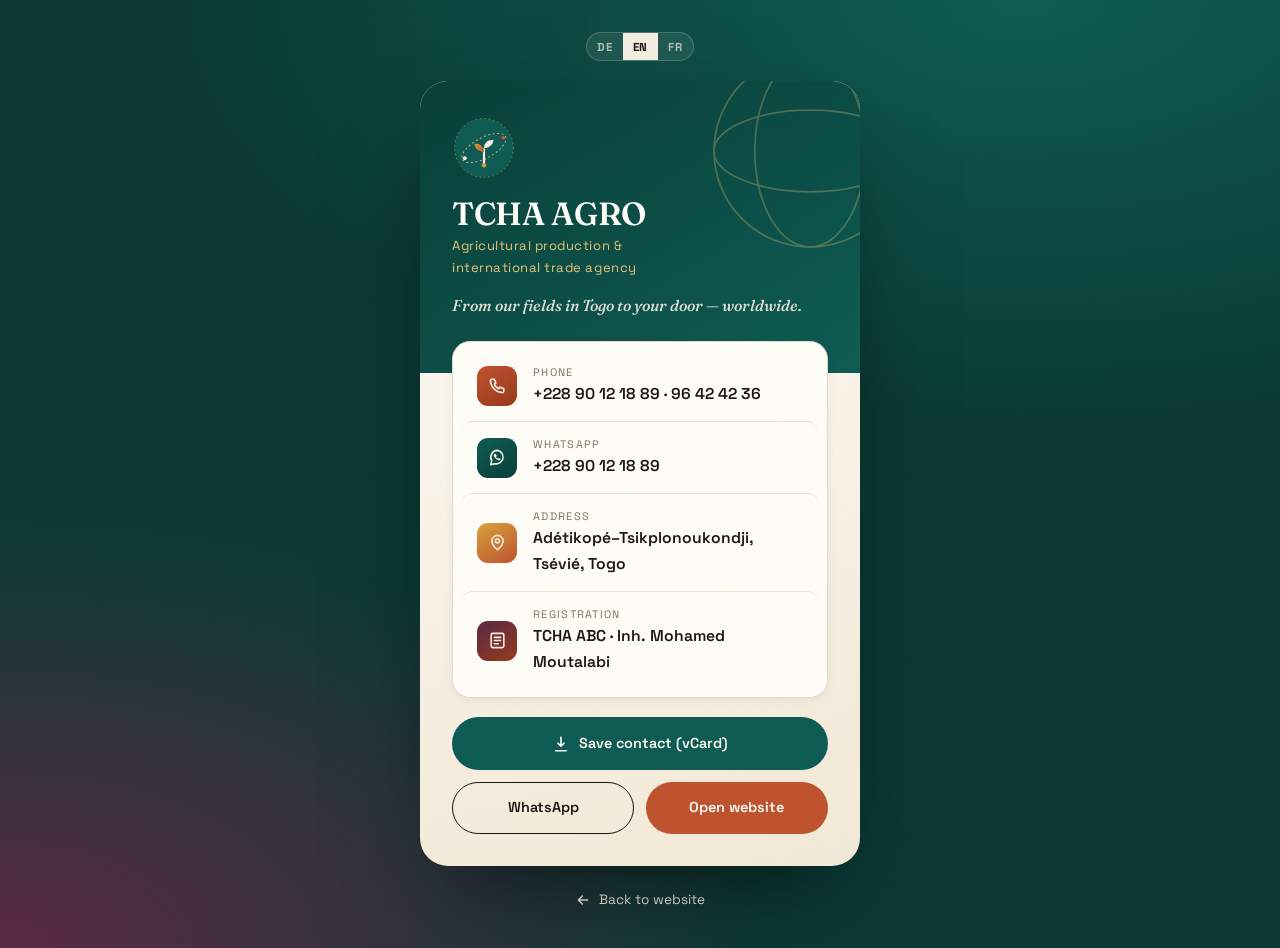
==== commit 815349a4: "fix(seite): Schriften lokal, Labels verbunden, Inhalt ohne JS sichtbar Befunde aus der sehenden Abna" ====
--- a/visitenkarte.html
+++ b/visitenkarte.html
@@ -7,9 +7,7 @@
   <meta name="description" content="Digitale Visitenkarte der TCHA AGRO Business Center, Togo. Kontakt speichern (vCard), E-Mail schreiben, Website öffnen." />
   <meta name="theme-color" content="#093f39" />
   <link rel="icon" href="assets/img/favicon.svg" type="image/svg+xml" />
-  <link rel="preconnect" href="https://fonts.googleapis.com" />
-  <link rel="preconnect" href="https://fonts.gstatic.com" crossorigin />
-  <link href="https://fonts.googleapis.com/css2?family=Fraunces:ital,opsz,wght@0,9..144,500;0,9..144,600;1,9..144,500;1,9..144,600&family=Space+Grotesk:wght@400;500;600;700&display=swap" rel="stylesheet" />
+  <link rel="stylesheet" href="assets/css/fonts.css" />
   <link rel="stylesheet" href="assets/css/styles.css" />
   <style>
     body.card-page {
--- a/assets/css/fonts.css
+++ b/assets/css/fonts.css
@@ -0,0 +1,56 @@
+/* ============================================================
+   Schriften — lokal ausgeliefert, kein Google-CDN.
+   Werksregel: 0 externe Requests in allem, was ausgeliefert wird.
+   Rechtlich: der Einbau ueber fonts.googleapis.com uebertraegt bei
+   jedem Aufruf die IP des Besuchers an Google (LG Muenchen I,
+   3 O 17493/20). Datei stammt aus der Google-CSS, Subsets auf
+   latin + latin-ext beschnitten (Seite ist DE/FR/EN).
+   ============================================================ */
+@font-face {
+  font-family: 'Fraunces';
+  font-style: italic;
+  font-weight: 500 600;
+  font-display: swap;
+  src: url(../fonts/fraunces-italic-500-latin-ext.woff2) format('woff2');
+  unicode-range: U+0100-02BA, U+02BD-02C5, U+02C7-02CC, U+02CE-02D7, U+02DD-02FF, U+0304, U+0308, U+0329, U+1D00-1DBF, U+1E00-1E9F, U+1EF2-1EFF, U+2020, U+20A0-20AB, U+20AD-20C0, U+2113, U+2C60-2C7F, U+A720-A7FF;
+}
+@font-face {
+  font-family: 'Fraunces';
+  font-style: italic;
+  font-weight: 500 600;
+  font-display: swap;
+  src: url(../fonts/fraunces-italic-500-latin.woff2) format('woff2');
+  unicode-range: U+0000-00FF, U+0131, U+0152-0153, U+02BB-02BC, U+02C6, U+02DA, U+02DC, U+0304, U+0308, U+0329, U+2000-206F, U+20AC, U+2122, U+2191, U+2193, U+2212, U+2215, U+FEFF, U+FFFD;
+}
+@font-face {
+  font-family: 'Fraunces';
+  font-style: normal;
+  font-weight: 500 600;
+  font-display: swap;
+  src: url(../fonts/fraunces-normal-500-latin-ext.woff2) format('woff2');
+  unicode-range: U+0100-02BA, U+02BD-02C5, U+02C7-02CC, U+02CE-02D7, U+02DD-02FF, U+0304, U+0308, U+0329, U+1D00-1DBF, U+1E00-1E9F, U+1EF2-1EFF, U+2020, U+20A0-20AB, U+20AD-20C0, U+2113, U+2C60-2C7F, U+A720-A7FF;
+}
+@font-face {
+  font-family: 'Fraunces';
+  font-style: normal;
+  font-weight: 500 600;
+  font-display: swap;
+  src: url(../fonts/fraunces-normal-500-latin.woff2) format('woff2');
+  unicode-range: U+0000-00FF, U+0131, U+0152-0153, U+02BB-02BC, U+02C6, U+02DA, U+02DC, U+0304, U+0308, U+0329, U+2000-206F, U+20AC, U+2122, U+2191, U+2193, U+2212, U+2215, U+FEFF, U+FFFD;
+}
+@font-face {
+  font-family: 'Space Grotesk';
+  font-style: normal;
+  font-weight: 400 700;
+  font-display: swap;
+  src: url(../fonts/space-grotesk-normal-400-latin-ext.woff2) format('woff2');
+  unicode-range: U+0100-02BA, U+02BD-02C5, U+02C7-02CC, U+02CE-02D7, U+02DD-02FF, U+0304, U+0308, U+0329, U+1D00-1DBF, U+1E00-1E9F, U+1EF2-1EFF, U+2020, U+20A0-20AB, U+20AD-20C0, U+2113, U+2C60-2C7F, U+A720-A7FF;
+}
+@font-face {
+  font-family: 'Space Grotesk';
+  font-style: normal;
+  font-weight: 400 700;
+  font-display: swap;
+  src: url(../fonts/space-grotesk-normal-400-latin.woff2) format('woff2');
+  unicode-range: U+0000-00FF, U+0131, U+0152-0153, U+02BB-02BC, U+02C6, U+02DA, U+02DC, U+0304, U+0308, U+0329, U+2000-206F, U+20AC, U+2122, U+2191, U+2193, U+2212, U+2215, U+FEFF, U+FFFD;
+}
--- a/assets/css/styles.css
+++ b/assets/css/styles.css
@@ -44,6 +44,12 @@
 * { box-sizing: border-box; margin: 0; padding: 0; }
 
 html { scroll-behavior: smooth; -webkit-text-size-adjust: 100%; }
+
+/* Sprungziele nicht unter die feste Navigation schieben. Ohne das landet
+   die Ueberschrift beim Klick auf einen Anker hinter der Leiste — der
+   Besucher sieht mitten im Absatz zu lesen anzufangen. Wert deckt die
+   Navi im gescrollten Zustand (.65rem Polsterung + Logo) mit Reserve. */
+:target, main[id], section[id], [id]:where(h1, h2, h3) { scroll-margin-top: 5.5rem; }
 
 body {
   font-family: var(--sans);
